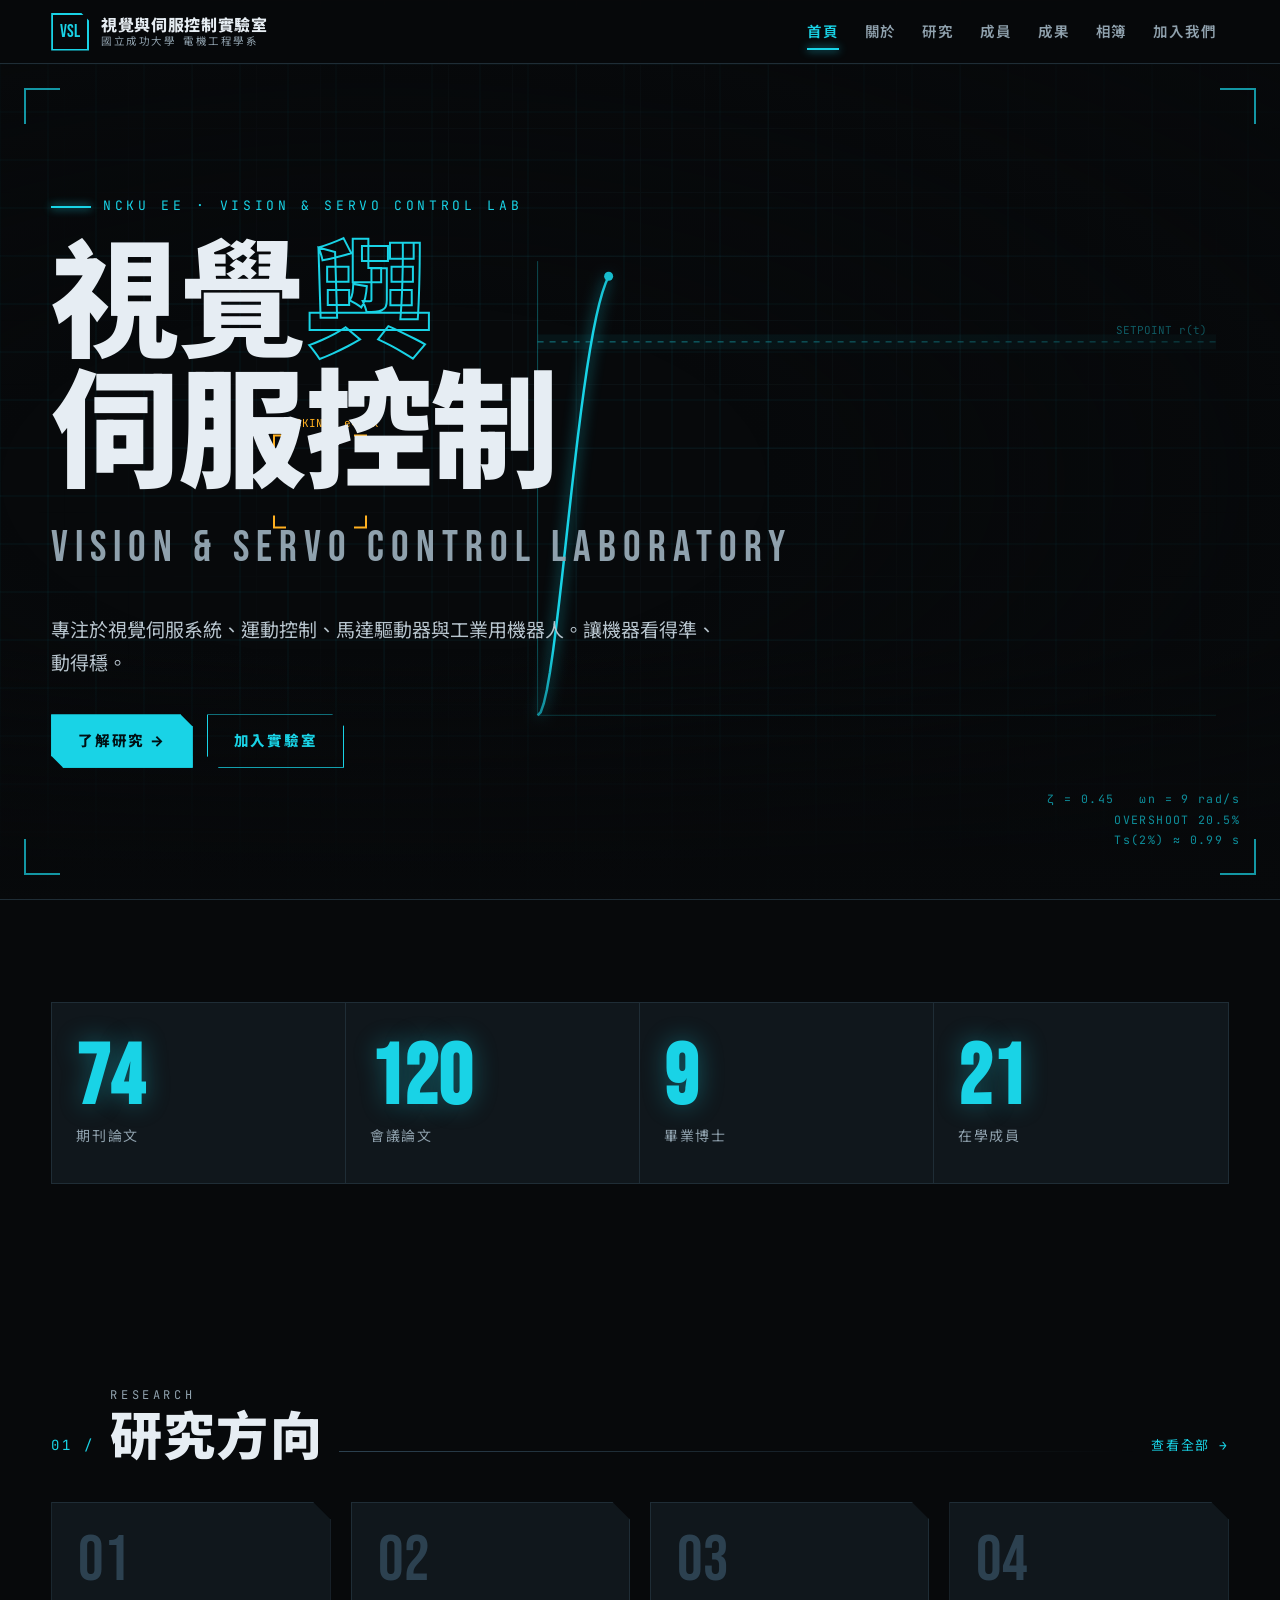
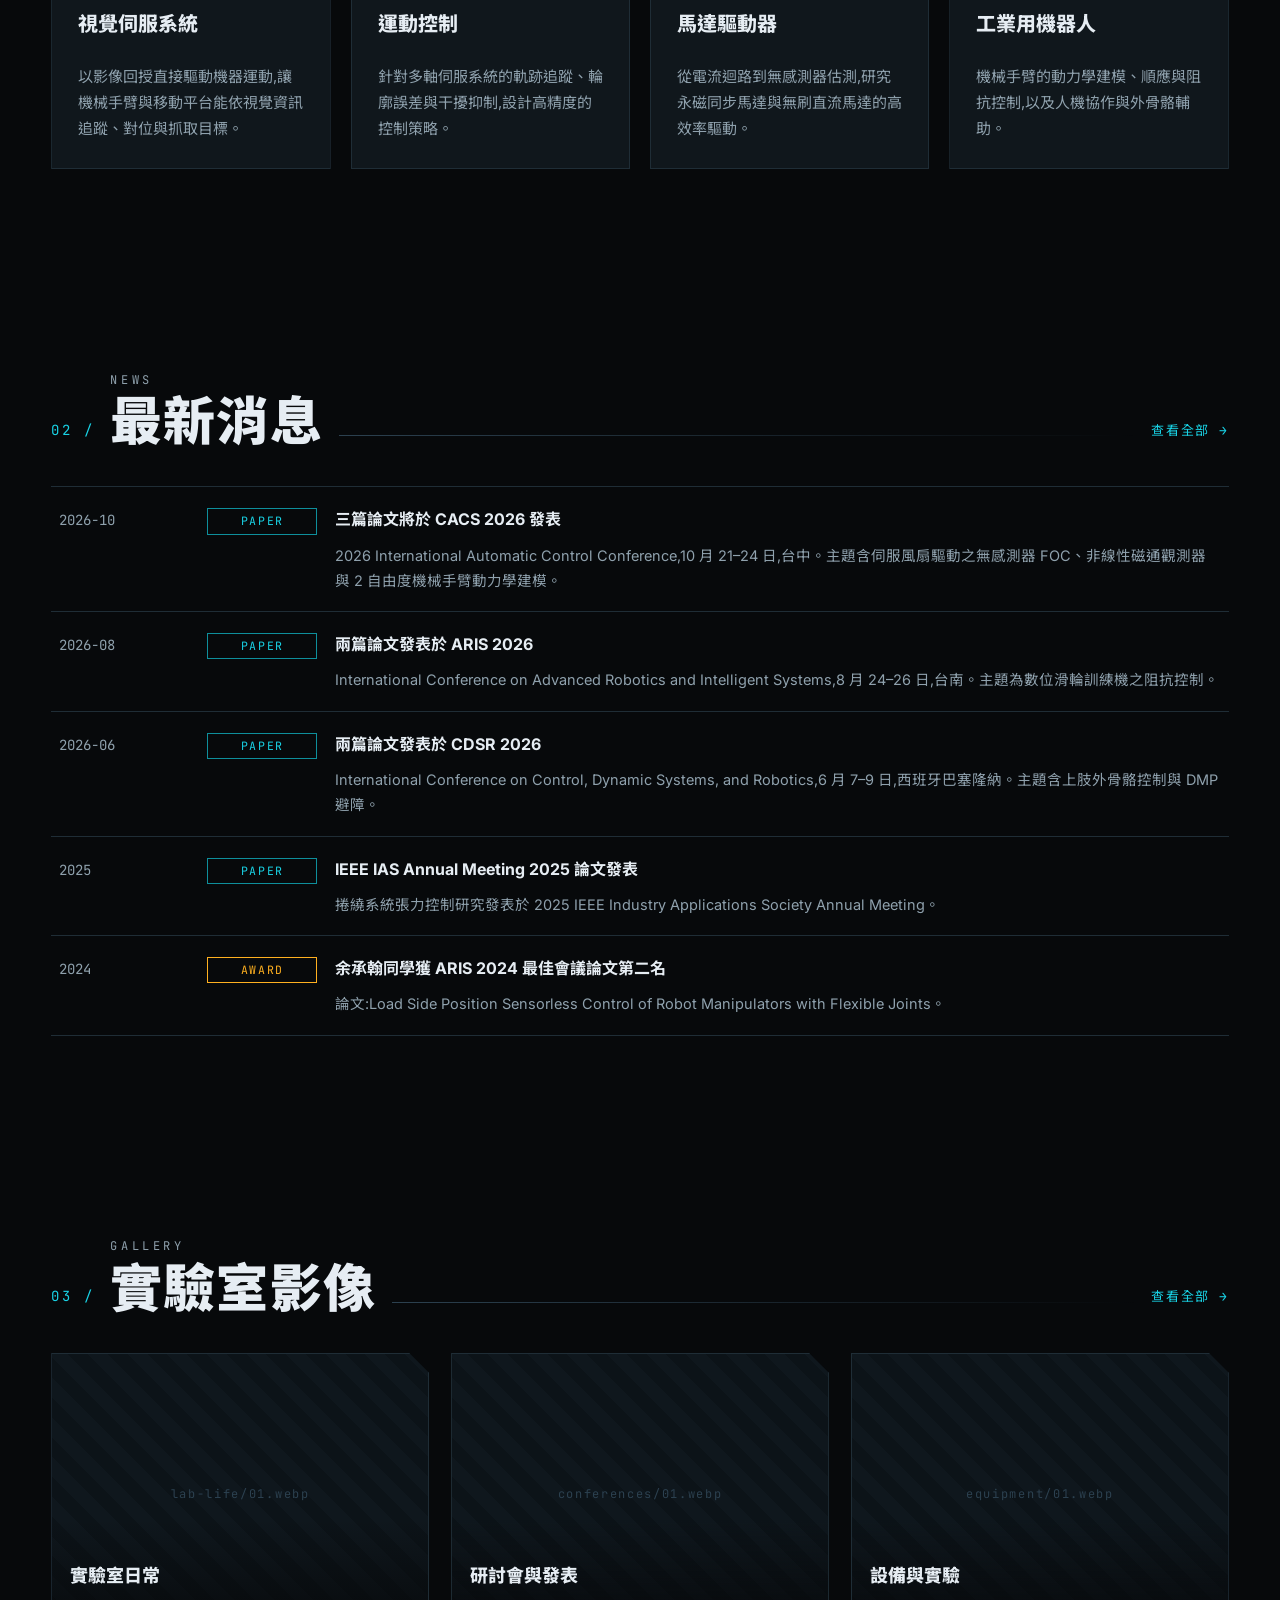
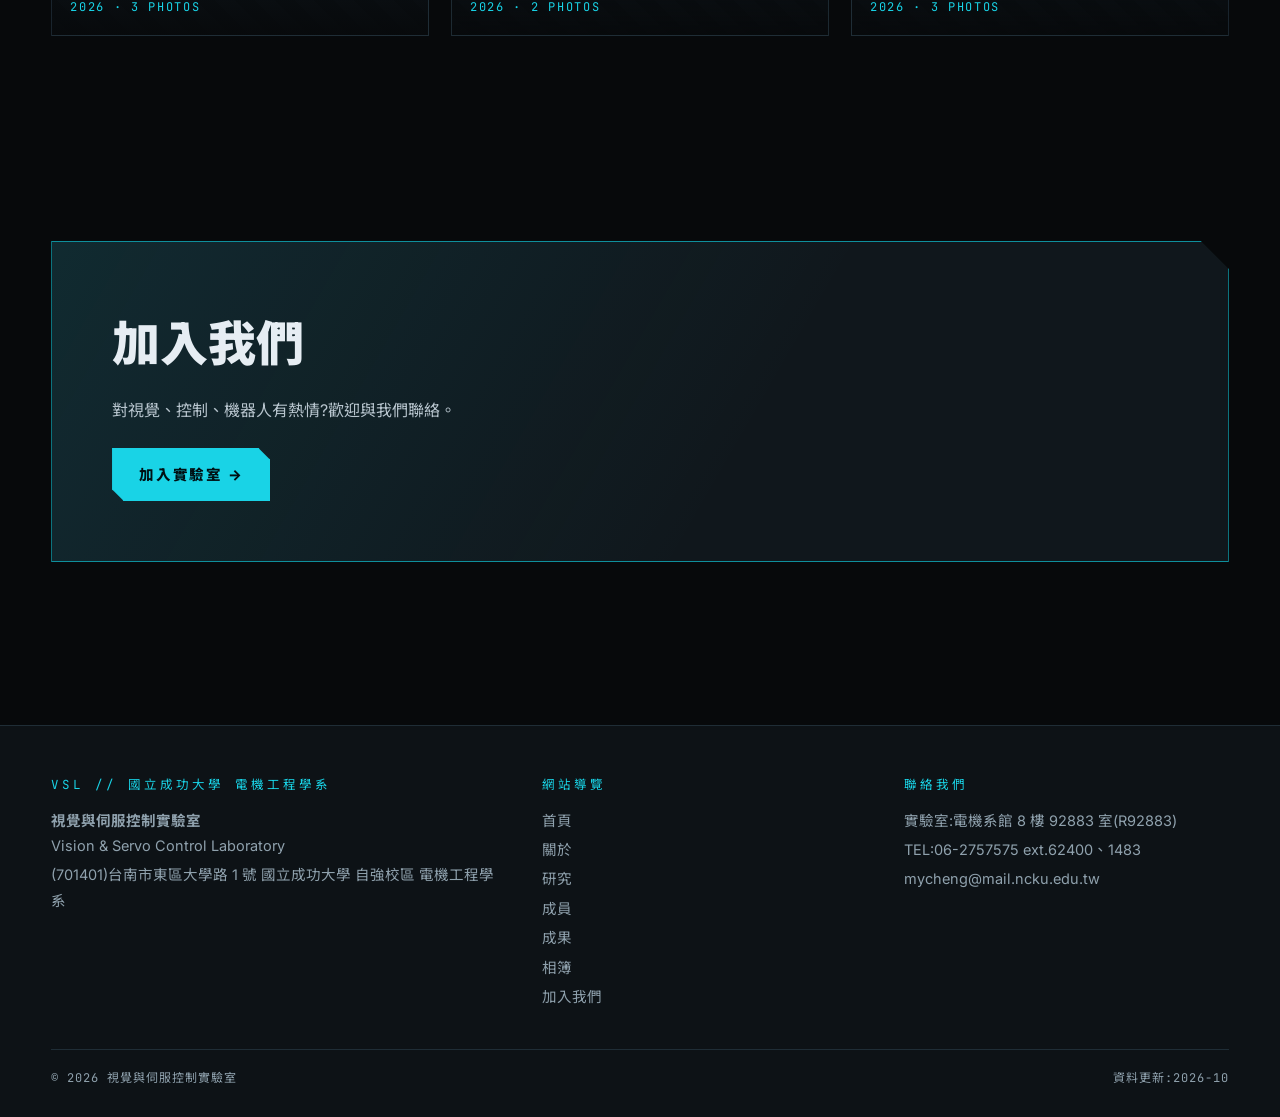
==== index.html @ a67906b8 "Add files via upload" ====
<!doctype html>
<html lang="zh-Hant-TW">
<head>
<meta charset="utf-8">
<meta name="viewport" content="width=device-width, initial-scale=1">
<title>視覺與伺服控制實驗室 | 國立成功大學 電機工程學系</title>
<meta name="description" content="國立成功大學電機工程學系視覺與伺服控制實驗室:視覺伺服、運動控制、馬達驅動器與工業用機器人研究。">
<meta name="theme-color" content="#07090b">
<link rel="icon" href="assets/img/favicon.png">
<link rel="preconnect" href="https://fonts.googleapis.com">
<link rel="preconnect" href="https://fonts.gstatic.com" crossorigin>
<link href="https://fonts.googleapis.com/css2?family=Bebas+Neue&family=Inter:wght@400;600;800&family=JetBrains+Mono:wght@400;600&family=Noto+Sans+TC:wght@400;500;700;900&display=swap" rel="stylesheet">
<link rel="stylesheet" href="assets/css/style.css">
</head>
<body data-page="home">
<main id="main"><noscript><p style="padding:80px 24px;text-align:center">請啟用 JavaScript 以瀏覽本網站。</p></noscript></main>
<script src="data/site.js"></script>
<script src="data/i18n.js"></script>
<script src="data/research.js"></script>
<script src="data/members.js"></script>
<script src="data/publications.js"></script>
<script src="data/news.js"></script>
<script src="data/gallery.js"></script>
<script src="assets/js/layout.js"></script>
<script src="assets/js/main.js"></script>
</body>
</html>
---- assets/css/style.css ----
/* ============================================================
   視覺與伺服控制實驗室 — 共用樣式
   主題:碳黑底 + 冷青色(--accent)。要換主色只改下面變數。
   ============================================================ */
:root {
  --bg: #07090b;
  --bg-2: #0d1216;
  --panel: #10171c;
  --line: #1f2d36;
  --line-2: #2c4150;
  --accent: #19d3e6;
  --accent-dim: #0e8f9c;
  --accent-glow: rgba(25, 211, 230, .35);
  --text: #e6edf3;
  --muted: #8fa1ad;
  --warn: #ffb020;
  --maxw: 1200px;
  --head-h: 64px;
  --font-display: "Bebas Neue", "Noto Sans TC", sans-serif;
  --font-body: "Inter", "Noto Sans TC", system-ui, sans-serif;
  --font-mono: "JetBrains Mono", "Consolas", "Noto Sans TC", monospace;
}

*, *::before, *::after { box-sizing: border-box; }
html { scroll-behavior: smooth; scroll-padding-top: calc(var(--head-h) + 12px); }
body {
  margin: 0; background: var(--bg); color: var(--text);
  font-family: var(--font-body); line-height: 1.75; font-size: 16px;
  -webkit-font-smoothing: antialiased; overflow-x: hidden;
}
body::before { /* 細網格底紋 */
  content: ""; position: fixed; inset: 0; z-index: -1; pointer-events: none;
  background-image:
    linear-gradient(var(--line) 1px, transparent 1px),
    linear-gradient(90deg, var(--line) 1px, transparent 1px);
  background-size: 64px 64px; opacity: .22;
  mask-image: radial-gradient(ellipse at 50% 20%, #000 20%, transparent 75%);
}
img { max-width: 100%; display: block; }
a { color: var(--accent); text-decoration: none; }
a:hover { text-decoration: underline; }
::selection { background: var(--accent); color: #001014; }
.wrap { width: min(var(--maxw), 92vw); margin-inline: auto; }
.mono { font-family: var(--font-mono); }
.sr-only { position: absolute; width: 1px; height: 1px; overflow: hidden; clip: rect(0 0 0 0); }

/* ---------- 載入掃描 ---------- */
.boot { position: fixed; inset: 0; z-index: 9999; background: var(--bg); display: grid; place-items: center; transition: opacity .5s .2s, visibility 0s .7s; }
.boot.done { opacity: 0; visibility: hidden; }
.boot__inner { font-family: var(--font-mono); color: var(--accent); font-size: 14px; letter-spacing: .2em; text-align: center; }
.boot__bar { width: min(320px, 70vw); height: 2px; background: var(--line); margin: 14px auto 0; overflow: hidden; }
.boot__bar i { display: block; height: 100%; width: 0; background: var(--accent); box-shadow: 0 0 12px var(--accent); animation: bootbar .7s ease-out forwards; }
@keyframes bootbar { to { width: 100%; } }
.scanline { position: fixed; left: 0; right: 0; top: 0; height: 2px; z-index: 9998; background: var(--accent); box-shadow: 0 0 18px 4px var(--accent-glow); animation: scan 1.1s ease-in forwards; pointer-events: none; }
@keyframes scan { from { transform: translateY(0); opacity: 1; } to { transform: translateY(100vh); opacity: 0; } }

/* ---------- 導覽列 ---------- */
.site-head { position: sticky; top: 0; z-index: 100; height: var(--head-h); background: rgba(7, 9, 11, .88); backdrop-filter: blur(10px); border-bottom: 1px solid var(--line); }
.site-head .wrap { height: 100%; display: flex; align-items: center; justify-content: space-between; gap: 16px; }
.brand { display: flex; align-items: center; gap: 12px; color: var(--text); text-decoration: none !important; min-width: 0; }
.brand__logo { width: 38px; height: 38px; flex: none; object-fit: contain; }
.brand__logo-fallback { width: 38px; height: 38px; flex: none; border: 2px solid var(--accent); display: grid; place-items: center; font-family: var(--font-display); color: var(--accent); font-size: 18px; clip-path: polygon(0 0, 78% 0, 100% 22%, 100% 100%, 0 100%); }
.brand__text { display: flex; flex-direction: column; line-height: 1.15; min-width: 0; }
.brand__name { font-weight: 800; font-size: 16px; letter-spacing: .04em; white-space: nowrap; }
.brand__sub { font-family: var(--font-mono); font-size: 10.5px; color: var(--muted); letter-spacing: .14em; white-space: nowrap; }
.nav { display: flex; align-items: center; gap: 2px; }
.nav a { color: var(--muted); font-size: 14.5px; font-weight: 600; padding: 8px 12px; position: relative; letter-spacing: .06em; }
.nav a:hover { color: var(--text); text-decoration: none; }
.nav a.active { color: var(--accent); }
.nav a.active::after { content: ""; position: absolute; left: 12px; right: 12px; bottom: 2px; height: 2px; background: var(--accent); box-shadow: 0 0 8px var(--accent); }
.lang-btn { margin-left: 8px; background: none; color: var(--muted); border: 1px solid var(--line-2); font-family: var(--font-mono); font-size: 12px; padding: 5px 10px; cursor: pointer; }
.lang-btn:hover { color: var(--accent); border-color: var(--accent); }
.burger { display: none; background: none; border: 1px solid var(--line-2); color: var(--text); width: 42px; height: 38px; cursor: pointer; font-size: 18px; }

/* ---------- 版面區塊 ---------- */
section.block { padding: clamp(56px, 8vw, 104px) 0; position: relative; }
.sec-head { display: flex; align-items: flex-end; gap: 16px; margin-bottom: 36px; flex-wrap: wrap; }
.sec-idx { font-family: var(--font-mono); color: var(--accent); font-size: 14px; letter-spacing: .2em; padding-bottom: 8px; }
.sec-title { font-size: clamp(30px, 5vw, 52px); font-weight: 900; line-height: 1.1; margin: 0; letter-spacing: .02em; }
.sec-title small { display: block; font-family: var(--font-mono); font-size: 12px; font-weight: 400; color: var(--muted); letter-spacing: .3em; margin-bottom: 6px; text-transform: uppercase; }
.sec-line { flex: 1; min-width: 40px; height: 1px; background: linear-gradient(90deg, var(--line-2), transparent); margin-bottom: 14px; }
.sec-more { font-family: var(--font-mono); font-size: 13px; letter-spacing: .12em; margin-bottom: 8px; }

.page-hero { padding: clamp(56px, 9vw, 110px) 0 28px; border-bottom: 1px solid var(--line); position: relative; }
.page-hero h1 { font-size: clamp(38px, 7vw, 76px); font-weight: 900; margin: 6px 0 8px; line-height: 1.08; letter-spacing: .02em; }
.page-hero p { color: var(--muted); max-width: 62ch; margin: 0; }
.crumb { font-family: var(--font-mono); font-size: 12px; letter-spacing: .22em; color: var(--accent); text-transform: uppercase; }

/* ---------- 切角卡片 ---------- */
.card {
  background: var(--panel); border: 1px solid var(--line); position: relative; padding: 26px;
  clip-path: polygon(0 0, calc(100% - 18px) 0, 100% 18px, 100% 100%, 0 100%);
  transition: border-color .25s, transform .25s, background .25s;
}
.card::before { content: ""; position: absolute; left: 0; top: 0; width: 3px; height: 0; background: var(--accent); box-shadow: 0 0 12px var(--accent); transition: height .3s; }
.card:hover { border-color: var(--line-2); background: #12202a; transform: translateY(-3px); }
.card:hover::before { height: 100%; }
.card h3 { margin: 0 0 8px; font-size: 20px; font-weight: 800; }
.card p { margin: 0; color: var(--muted); font-size: 15px; }
.card .tag { font-family: var(--font-mono); color: var(--accent); font-size: 12px; letter-spacing: .2em; margin-bottom: 14px; display: block; }
.grid { display: grid; gap: 20px; }
.grid.c2 { grid-template-columns: repeat(2, 1fr); }
.grid.c3 { grid-template-columns: repeat(3, 1fr); }
.grid.c4 { grid-template-columns: repeat(4, 1fr); }

/* ---------- 按鈕 ---------- */
.btn { display: inline-flex; align-items: center; gap: 10px; padding: 13px 26px; font-weight: 800; letter-spacing: .12em; font-size: 14.5px; border: 1px solid var(--accent); color: var(--accent); background: transparent; cursor: pointer; clip-path: polygon(0 0, calc(100% - 12px) 0, 100% 12px, 100% 100%, 12px 100%, 0 calc(100% - 12px)); position: relative; overflow: hidden; transition: color .25s; font-family: inherit; }
.btn::before { content: ""; position: absolute; inset: 0; background: var(--accent); transform: translateX(-101%); transition: transform .3s; z-index: -1; }
.btn:hover { color: #001014; text-decoration: none; }
.btn:hover::before { transform: translateX(0); }
.btn.solid { background: var(--accent); color: #001014; }
.btn.solid:hover { color: var(--accent); background: transparent; }
.btn.solid::before { display: none; }

/* ---------- 首頁 Hero ---------- */
.hero { position: relative; min-height: calc(100vh - var(--head-h)); display: flex; align-items: center; border-bottom: 1px solid var(--line); overflow: hidden; }
.hero canvas { position: absolute; inset: 0; width: 100%; height: 100%; }
.hero::after { content: ""; position: absolute; inset: 0; pointer-events: none; background: radial-gradient(ellipse at 30% 50%, transparent 30%, rgba(7, 9, 11, .85) 100%), linear-gradient(180deg, transparent 70%, var(--bg)); }
.hero__inner { position: relative; z-index: 2; padding: 60px 0; }
.hero__kicker { font-family: var(--font-mono); color: var(--accent); letter-spacing: .28em; font-size: 13px; margin-bottom: 18px; display: flex; gap: 12px; align-items: center; }
.hero__kicker::before { content: ""; width: 40px; height: 2px; background: var(--accent); box-shadow: 0 0 8px var(--accent); }
.hero__title { font-size: clamp(44px, 10vw, 128px); line-height: 1.02; font-weight: 900; margin: 0; letter-spacing: -.01em; }
.hero__title .out { color: transparent; -webkit-text-stroke: 2px var(--accent); }
.hero__en { font-family: var(--font-display); font-size: clamp(22px, 4vw, 44px); letter-spacing: .16em; color: var(--muted); margin: 12px 0 28px; }
.hero__lead { max-width: 56ch; color: #b8c5ce; font-size: clamp(16px, 1.6vw, 19px); margin: 0 0 34px; }
.hero__cta { display: flex; gap: 14px; flex-wrap: wrap; }
.hud { position: absolute; width: 36px; height: 36px; border: 2px solid var(--accent); z-index: 3; opacity: .7; }
.hud.tl { top: 24px; left: 24px; border-right: 0; border-bottom: 0; }
.hud.tr { top: 24px; right: 24px; border-left: 0; border-bottom: 0; }
.hud.bl { bottom: 24px; left: 24px; border-right: 0; border-top: 0; }
.hud.br { bottom: 24px; right: 24px; border-left: 0; border-top: 0; }
.hero__readout { position: absolute; right: 40px; bottom: 48px; z-index: 3; font-family: var(--font-mono); font-size: 11.5px; color: var(--accent-dim); letter-spacing: .12em; text-align: right; line-height: 1.8; }

/* ---------- 數據牆 ---------- */
.stats { display: grid; grid-template-columns: repeat(4, 1fr); border: 1px solid var(--line); background: var(--panel); }
.stat { padding: 34px 24px; border-right: 1px solid var(--line); }
.stat:last-child { border-right: 0; }
.stat b { display: block; font-family: var(--font-display); font-size: clamp(48px, 7vw, 84px); line-height: 1; color: var(--accent); text-shadow: 0 0 24px var(--accent-glow); }
.stat span { font-size: 14px; color: var(--muted); letter-spacing: .12em; }

/* ---------- 研究方向 ---------- */
.res-card { display: flex; flex-direction: column; gap: 14px; min-height: 260px; }
.res-card .num { font-family: var(--font-display); font-size: 64px; line-height: 1; color: var(--line-2); transition: color .3s; }
.res-card:hover .num { color: var(--accent); }
.res-card ul { margin: 6px 0 0; padding-left: 18px; color: var(--muted); font-size: 14.5px; }
.res-card ul li::marker { color: var(--accent); }
.res-detail { display: grid; grid-template-columns: 1fr 1.1fr; gap: 36px; align-items: center; padding: 40px 0; border-bottom: 1px solid var(--line); }
.res-detail:nth-child(even) .res-detail__media { order: 2; }
.res-detail__media { aspect-ratio: 16 / 10; background: var(--panel); border: 1px solid var(--line); position: relative; overflow: hidden; }
.res-detail__media img, .res-detail__media video { width: 100%; height: 100%; object-fit: cover; }
.res-detail h3 { font-size: 30px; margin: 0 0 4px; font-weight: 900; }
.res-detail .en { font-family: var(--font-mono); color: var(--accent); font-size: 12px; letter-spacing: .22em; text-transform: uppercase; }
.res-detail p { color: #b8c5ce; }
.chips { display: flex; flex-wrap: wrap; gap: 8px; margin-top: 14px; }
.chip { font-family: var(--font-mono); font-size: 12px; border: 1px solid var(--line-2); color: var(--muted); padding: 4px 10px; letter-spacing: .06em; }

/* ---------- 新聞 ---------- */
.news-list { display: flex; flex-direction: column; border-top: 1px solid var(--line); }
.news-item { display: grid; grid-template-columns: 130px 110px 1fr; gap: 18px; padding: 18px 8px; border-bottom: 1px solid var(--line); align-items: baseline; transition: background .2s, padding-left .2s; }
.news-item:hover { background: var(--panel); padding-left: 16px; }
.news-date { font-family: var(--font-mono); color: var(--muted); font-size: 14px; }
.badge { font-family: var(--font-mono); font-size: 11.5px; letter-spacing: .14em; border: 1px solid var(--accent-dim); color: var(--accent); padding: 2px 8px; text-align: center; }
.badge.award { border-color: var(--warn); color: var(--warn); }
.news-title { font-weight: 700; }
.news-desc { grid-column: 3; color: var(--muted); font-size: 14.5px; margin-top: -10px; }

/* ---------- 成員 ---------- */
.prof { display: grid; grid-template-columns: 300px 1fr; gap: 40px; align-items: start; }
.prof__photo { aspect-ratio: 3 / 4; background: var(--panel); border: 1px solid var(--line); position: relative; clip-path: polygon(0 0, calc(100% - 24px) 0, 100% 24px, 100% 100%, 0 100%); overflow: hidden; }
.prof__photo img { width: 100%; height: 100%; object-fit: cover; filter: grayscale(.4) contrast(1.05); }
.prof h2 { font-size: clamp(32px, 4.5vw, 48px); margin: 0; font-weight: 900; }
.prof .title { color: var(--accent); font-family: var(--font-mono); letter-spacing: .16em; font-size: 14px; margin: 4px 0 18px; }
.kv { display: grid; grid-template-columns: 90px 1fr; gap: 8px 16px; margin: 18px 0; font-size: 15px; }
.kv dt { color: var(--muted); font-family: var(--font-mono); font-size: 12.5px; letter-spacing: .14em; padding-top: 2px; }
.kv dd { margin: 0; word-break: break-word; }
.timeline { border-left: 1px solid var(--line-2); margin: 0; padding: 0 0 0 22px; list-style: none; }
.timeline li { position: relative; padding: 6px 0 14px; }
.timeline li::before { content: ""; position: absolute; left: -28px; top: 14px; width: 11px; height: 11px; background: var(--bg); border: 2px solid var(--accent); }
.timeline .yr { font-family: var(--font-mono); color: var(--accent); font-size: 13px; letter-spacing: .08em; display: block; }
.sub-title { font-family: var(--font-mono); letter-spacing: .24em; color: var(--accent); font-size: 13px; margin: 44px 0 18px; display: flex; align-items: center; gap: 12px; }
.sub-title::after { content: ""; flex: 1; height: 1px; background: var(--line); }
.mem-grid { display: grid; grid-template-columns: repeat(auto-fill, minmax(180px, 1fr)); gap: 18px; }
.mem { background: var(--panel); border: 1px solid var(--line); clip-path: polygon(0 0, calc(100% - 14px) 0, 100% 14px, 100% 100%, 0 100%); transition: border-color .25s; }
.mem:hover { border-color: var(--accent); }
.mem__ph { aspect-ratio: 1; background: linear-gradient(135deg, #14212a, #0b1217); display: grid; place-items: center; font-family: var(--font-display); font-size: 54px; color: var(--line-2); overflow: hidden; }
.mem__ph img { width: 100%; height: 100%; object-fit: cover; filter: grayscale(1) contrast(1.1); transition: filter .35s, transform .35s; }
.mem:hover .mem__ph img { filter: grayscale(0); transform: scale(1.05); }
.mem__body { padding: 12px 14px 14px; }
.mem__name { font-weight: 800; }
.mem__meta { font-size: 12.5px; color: var(--muted); font-family: var(--font-mono); }
.alumni-row { display: grid; grid-template-columns: 90px 1fr; gap: 14px; padding: 12px 0; border-bottom: 1px solid var(--line); }
.alumni-row .y { font-family: var(--font-mono); color: var(--accent); }
.alumni-row .n { color: #c5d1d9; font-size: 15px; }
.alumni-row .n span { display: inline-block; margin-right: 18px; white-space: nowrap; }

/* ---------- 論文列表 ---------- */
.toolbar { display: flex; flex-wrap: wrap; gap: 10px; margin-bottom: 24px; align-items: center; }
.filter { background: none; border: 1px solid var(--line-2); color: var(--muted); padding: 7px 16px; font-family: var(--font-mono); font-size: 13px; letter-spacing: .08em; cursor: pointer; transition: all .2s; }
.filter:hover { color: var(--text); border-color: var(--text); }
.filter.on { background: var(--accent); border-color: var(--accent); color: #001014; font-weight: 700; }
.search { margin-left: auto; background: var(--panel); border: 1px solid var(--line-2); color: var(--text); padding: 8px 14px; font-size: 14px; min-width: 220px; font-family: inherit; }
.search:focus { outline: none; border-color: var(--accent); }
.year-h { font-family: var(--font-display); font-size: 44px; color: var(--line-2); margin: 36px 0 6px; letter-spacing: .06em; }
.pub { display: grid; grid-template-columns: 64px 1fr; gap: 14px; padding: 14px 0; border-bottom: 1px solid var(--line); }
.pub .t { font-family: var(--font-mono); font-size: 11.5px; letter-spacing: .12em; color: var(--accent); border: 1px solid var(--accent-dim); padding: 1px 0; text-align: center; height: fit-content; margin-top: 4px; }
.pub .t.conf { color: var(--muted); border-color: var(--line-2); }
.pub p { margin: 0; font-size: 15px; color: #c5d1d9; }
.pub .awardline { color: var(--warn); font-size: 13px; font-family: var(--font-mono); margin-top: 2px; display: block; }
.empty { color: var(--muted); padding: 30px 0; font-family: var(--font-mono); }

/* ---------- 計畫 / 榮譽清單 ---------- */
.lines { list-style: none; margin: 0; padding: 0; border-top: 1px solid var(--line); }
.lines li { padding: 14px 8px; border-bottom: 1px solid var(--line); display: grid; grid-template-columns: 170px 1fr; gap: 16px; color: #c5d1d9; font-size: 15px; }
.lines li .d { font-family: var(--font-mono); color: var(--accent); font-size: 13px; letter-spacing: .06em; }
.lines li .s { display: block; color: var(--muted); font-size: 13px; font-family: var(--font-mono); margin-top: 2px; }

/* ---------- 相簿 ---------- */
.album-grid { display: grid; grid-template-columns: repeat(auto-fill, minmax(290px, 1fr)); gap: 22px; }
.album { position: relative; display: block; aspect-ratio: 4 / 3; background: var(--panel); border: 1px solid var(--line); overflow: hidden; color: var(--text); clip-path: polygon(0 0, calc(100% - 20px) 0, 100% 20px, 100% 100%, 0 100%); }
.album:hover { text-decoration: none; border-color: var(--accent); }
.album img { width: 100%; height: 100%; object-fit: cover; filter: grayscale(1) brightness(.75); transition: filter .5s, transform .6s; }
.album:hover img { filter: grayscale(0) brightness(.9); transform: scale(1.06); }
.album__cap { position: absolute; inset: auto 0 0 0; padding: 40px 18px 16px; background: linear-gradient(transparent, rgba(7, 9, 11, .95)); }
.album__cap b { display: block; font-size: 18px; font-weight: 800; }
.album__cap span { font-family: var(--font-mono); font-size: 12px; color: var(--accent); letter-spacing: .14em; }
.ph { width: 100%; height: 100%; display: grid; place-items: center; background: repeating-linear-gradient(45deg, #0f171d, #0f171d 14px, #0c1318 14px, #0c1318 28px); color: var(--line-2); font-family: var(--font-mono); font-size: 12px; letter-spacing: .14em; text-align: center; padding: 10px; }
.masonry { columns: 3 280px; column-gap: 16px; }
.shot { break-inside: avoid; margin: 0 0 16px; position: relative; cursor: zoom-in; border: 1px solid var(--line); background: var(--panel); overflow: hidden; }
.shot img { width: 100%; height: auto; min-height: 120px; transition: transform .5s, filter .4s; filter: grayscale(.5); }
.shot:hover img { transform: scale(1.04); filter: none; }
.shot::after { content: ""; position: absolute; inset: 0; border: 2px solid transparent; transition: border-color .25s; pointer-events: none; }
.shot:hover::after { border-color: var(--accent); }
.shot figcaption { position: absolute; inset: auto 0 0 0; padding: 22px 12px 10px; font-size: 13px; background: linear-gradient(transparent, rgba(7, 9, 11, .9)); opacity: 0; transition: opacity .25s; }
.shot:hover figcaption { opacity: 1; }
.back { font-family: var(--font-mono); letter-spacing: .12em; font-size: 13px; display: inline-block; margin-bottom: 18px; }

.lightbox { position: fixed; inset: 0; z-index: 500; background: rgba(3, 5, 6, .96); display: none; align-items: center; justify-content: center; flex-direction: column; padding: 24px; }
.lightbox.open { display: flex; }
.lightbox img { max-width: min(94vw, 1400px); max-height: 80vh; object-fit: contain; border: 1px solid var(--line-2); }
.lightbox__cap { margin-top: 14px; font-family: var(--font-mono); font-size: 13px; color: var(--muted); text-align: center; letter-spacing: .06em; }
.lightbox button { position: absolute; background: none; border: 1px solid var(--line-2); color: var(--text); width: 48px; height: 48px; font-size: 22px; cursor: pointer; }
.lightbox button:hover { border-color: var(--accent); color: var(--accent); }
.lb-close { top: 20px; right: 20px; }
.lb-prev { left: 20px; top: 50%; transform: translateY(-50%); }
.lb-next { right: 20px; top: 50%; transform: translateY(-50%); }

/* ---------- 加入我們 / 聯絡 ---------- */
.cta-band { border: 1px solid var(--accent-dim); background: linear-gradient(120deg, rgba(25, 211, 230, .1), transparent 60%), var(--panel); padding: clamp(30px, 5vw, 60px); position: relative; clip-path: polygon(0 0, calc(100% - 28px) 0, 100% 28px, 100% 100%, 0 100%); }
.cta-band h2 { font-size: clamp(28px, 4.5vw, 48px); margin: 0 0 10px; font-weight: 900; }
.cta-band p { color: #b8c5ce; max-width: 60ch; margin: 0 0 24px; }
.steps { counter-reset: s; list-style: none; padding: 0; margin: 0; display: grid; gap: 14px; }
.steps li { counter-increment: s; padding-left: 58px; position: relative; }
.steps li::before { content: counter(s, decimal-leading-zero); position: absolute; left: 0; top: -4px; font-family: var(--font-display); font-size: 36px; color: var(--accent); }
.map-frame { width: 100%; aspect-ratio: 16 / 10; border: 1px solid var(--line-2); background: var(--panel); filter: grayscale(.8) invert(.9) hue-rotate(160deg) contrast(.9); }

/* ---------- 頁尾 ---------- */
.site-foot { border-top: 1px solid var(--line); margin-top: 60px; padding: 48px 0 28px; background: var(--bg-2); }
.foot-grid { display: grid; grid-template-columns: 1.4fr 1fr 1fr; gap: 36px; }
.foot-grid h4 { margin: 0 0 12px; font-family: var(--font-mono); font-size: 12.5px; letter-spacing: .24em; color: var(--accent); font-weight: 400; }
.foot-grid p, .foot-grid li { color: var(--muted); font-size: 14.5px; margin: 0 0 4px; }
.foot-grid ul { list-style: none; margin: 0; padding: 0; }
.foot-grid a { color: var(--muted); }
.foot-grid a:hover { color: var(--accent); }
.copy { margin-top: 36px; padding-top: 18px; border-top: 1px solid var(--line); font-family: var(--font-mono); font-size: 12px; color: var(--muted); display: flex; justify-content: space-between; flex-wrap: wrap; gap: 10px; letter-spacing: .08em; }

/* ---------- 捲動顯現 ---------- */
.rv { opacity: 0; transform: translateY(24px); transition: opacity .7s ease, transform .7s ease; }
.rv.in { opacity: 1; transform: none; }
@media (prefers-reduced-motion: reduce) {
  .rv { opacity: 1; transform: none; transition: none; }
  .scanline, .boot__bar i { animation: none; }
  html { scroll-behavior: auto; }
}

/* ---------- RWD ---------- */
@media (max-width: 960px) {
  .grid.c3, .grid.c4 { grid-template-columns: repeat(2, 1fr); }
  .stats { grid-template-columns: repeat(2, 1fr); }
  .stat:nth-child(2) { border-right: 0; }
  .stat:nth-child(-n+2) { border-bottom: 1px solid var(--line); }
  .res-detail { grid-template-columns: 1fr; }
  .res-detail:nth-child(even) .res-detail__media { order: 0; }
  .prof { grid-template-columns: 1fr; }
  .prof__photo { max-width: 280px; }
  .foot-grid { grid-template-columns: 1fr; }
  .nav { position: fixed; top: var(--head-h); left: 0; right: 0; background: rgba(7, 9, 11, .98); flex-direction: column; align-items: stretch; padding: 10px 4vw 20px; border-bottom: 1px solid var(--line); display: none; }
  .nav.open { display: flex; }
  .nav a { padding: 14px 6px; border-bottom: 1px solid var(--line); }
  .nav a.active::after { display: none; }
  .burger { display: block; }
  .lang-btn { margin: 12px 0 0; align-self: flex-start; }
}
@media (max-width: 640px) {
  .grid.c2, .grid.c3, .grid.c4 { grid-template-columns: 1fr; }
  .news-item { grid-template-columns: 1fr; gap: 4px; }
  .news-desc { grid-column: 1; margin-top: 0; }
  .lines li { grid-template-columns: 1fr; gap: 4px; }
  .hero__readout, .hud { display: none; }
  .search { margin-left: 0; width: 100%; }
  .brand__sub { display: none; }
  .pub { grid-template-columns: 1fr; gap: 6px; }
  .pub .t { width: 64px; }
  .alumni-row { grid-template-columns: 1fr; gap: 2px; }
}

/* ---------- 成員個人頁面(懸浮視窗) ---------- */
.mem { cursor: pointer; }
.mem:focus-visible { outline: 2px solid var(--accent); outline-offset: 2px; }
.modal { position: fixed; inset: 0; z-index: 400; background: rgba(3, 5, 6, .86); backdrop-filter: blur(6px); display: none; align-items: center; justify-content: center; padding: 20px; }
.modal.open { display: flex; animation: mfade .2s ease; }
@keyframes mfade { from { opacity: 0; } to { opacity: 1; } }
.modal__box { position: relative; width: min(880px, 100%); max-height: 88vh; overflow-y: auto; background: var(--panel); border: 1px solid var(--line-2); padding: clamp(22px, 4vw, 40px); clip-path: polygon(0 0, calc(100% - 26px) 0, 100% 26px, 100% 100%, 0 100%); animation: mpop .25s ease; }
@keyframes mpop { from { transform: translateY(14px); opacity: 0; } to { transform: none; opacity: 1; } }
.modal__box::before { content: ""; position: absolute; left: 0; top: 0; bottom: 0; width: 3px; background: var(--accent); box-shadow: 0 0 14px var(--accent); }
.modal__close { position: absolute; top: 12px; right: 36px; width: 40px; height: 40px; background: none; border: 1px solid var(--line-2); color: var(--text); font-size: 18px; cursor: pointer; }
.modal__close:hover { border-color: var(--accent); color: var(--accent); }
.pp { display: grid; grid-template-columns: 220px 1fr; gap: 30px; align-items: start; }
.pp__photo { aspect-ratio: 3 / 4; background: linear-gradient(135deg, #14212a, #0b1217); border: 1px solid var(--line); display: grid; place-items: center; overflow: hidden; }
.pp__photo img { width: 100%; height: 100%; object-fit: cover; }
.pp__photo span { font-family: var(--font-display); font-size: 110px; color: var(--line-2); }
.pp h3 { font-size: clamp(28px, 4vw, 40px); margin: 4px 0 6px; font-weight: 900; }
.pp h3 small { font-size: 14px; color: var(--muted); font-weight: 400; letter-spacing: .06em; margin-left: 6px; }
.pp__topic { color: var(--accent); font-weight: 700; margin: 0 0 8px; }
.pp p { color: #c5d1d9; margin: 0 0 10px; }
.pp__pubs { margin: 0; padding-left: 18px; color: #b8c5ce; font-size: 14px; display: grid; gap: 8px; }
@media (max-width: 640px) {
  .pp { grid-template-columns: 1fr; }
  .pp__photo { max-width: 180px; }
  .modal__close { right: 20px; }
}
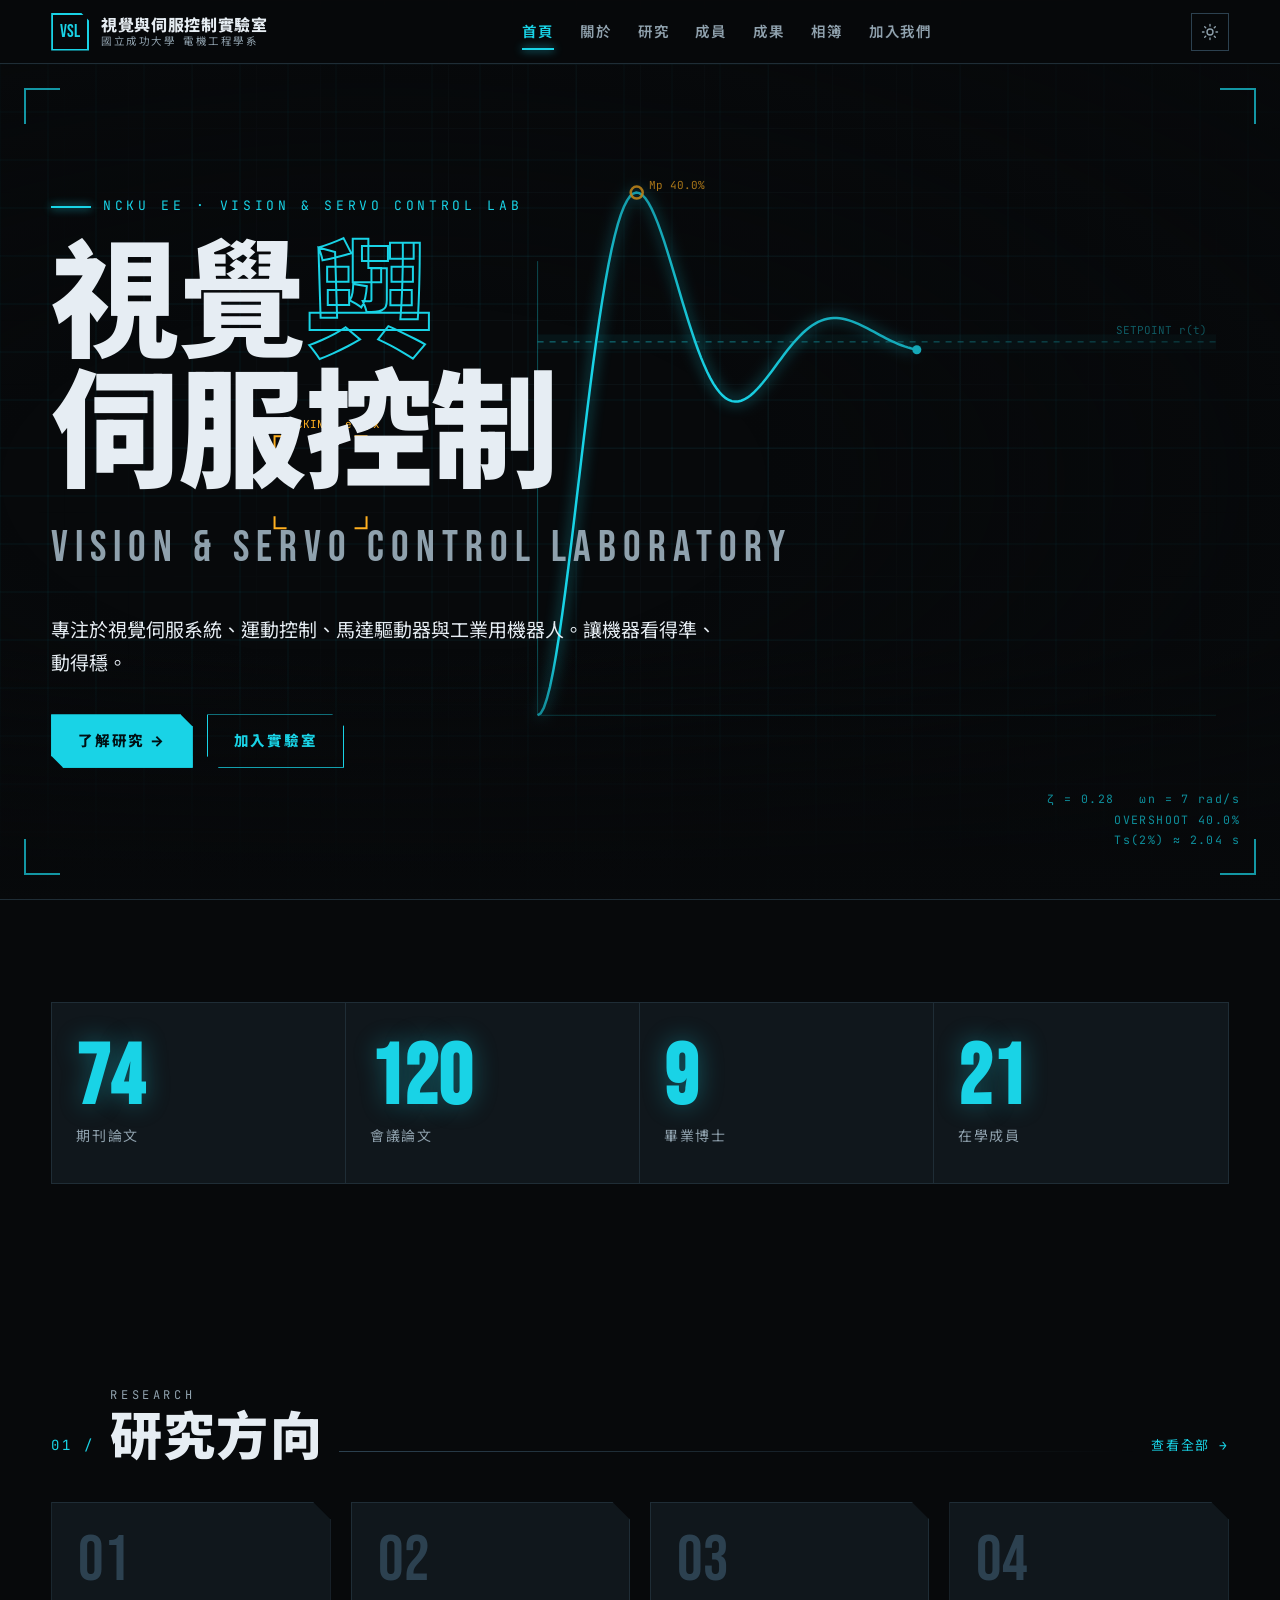
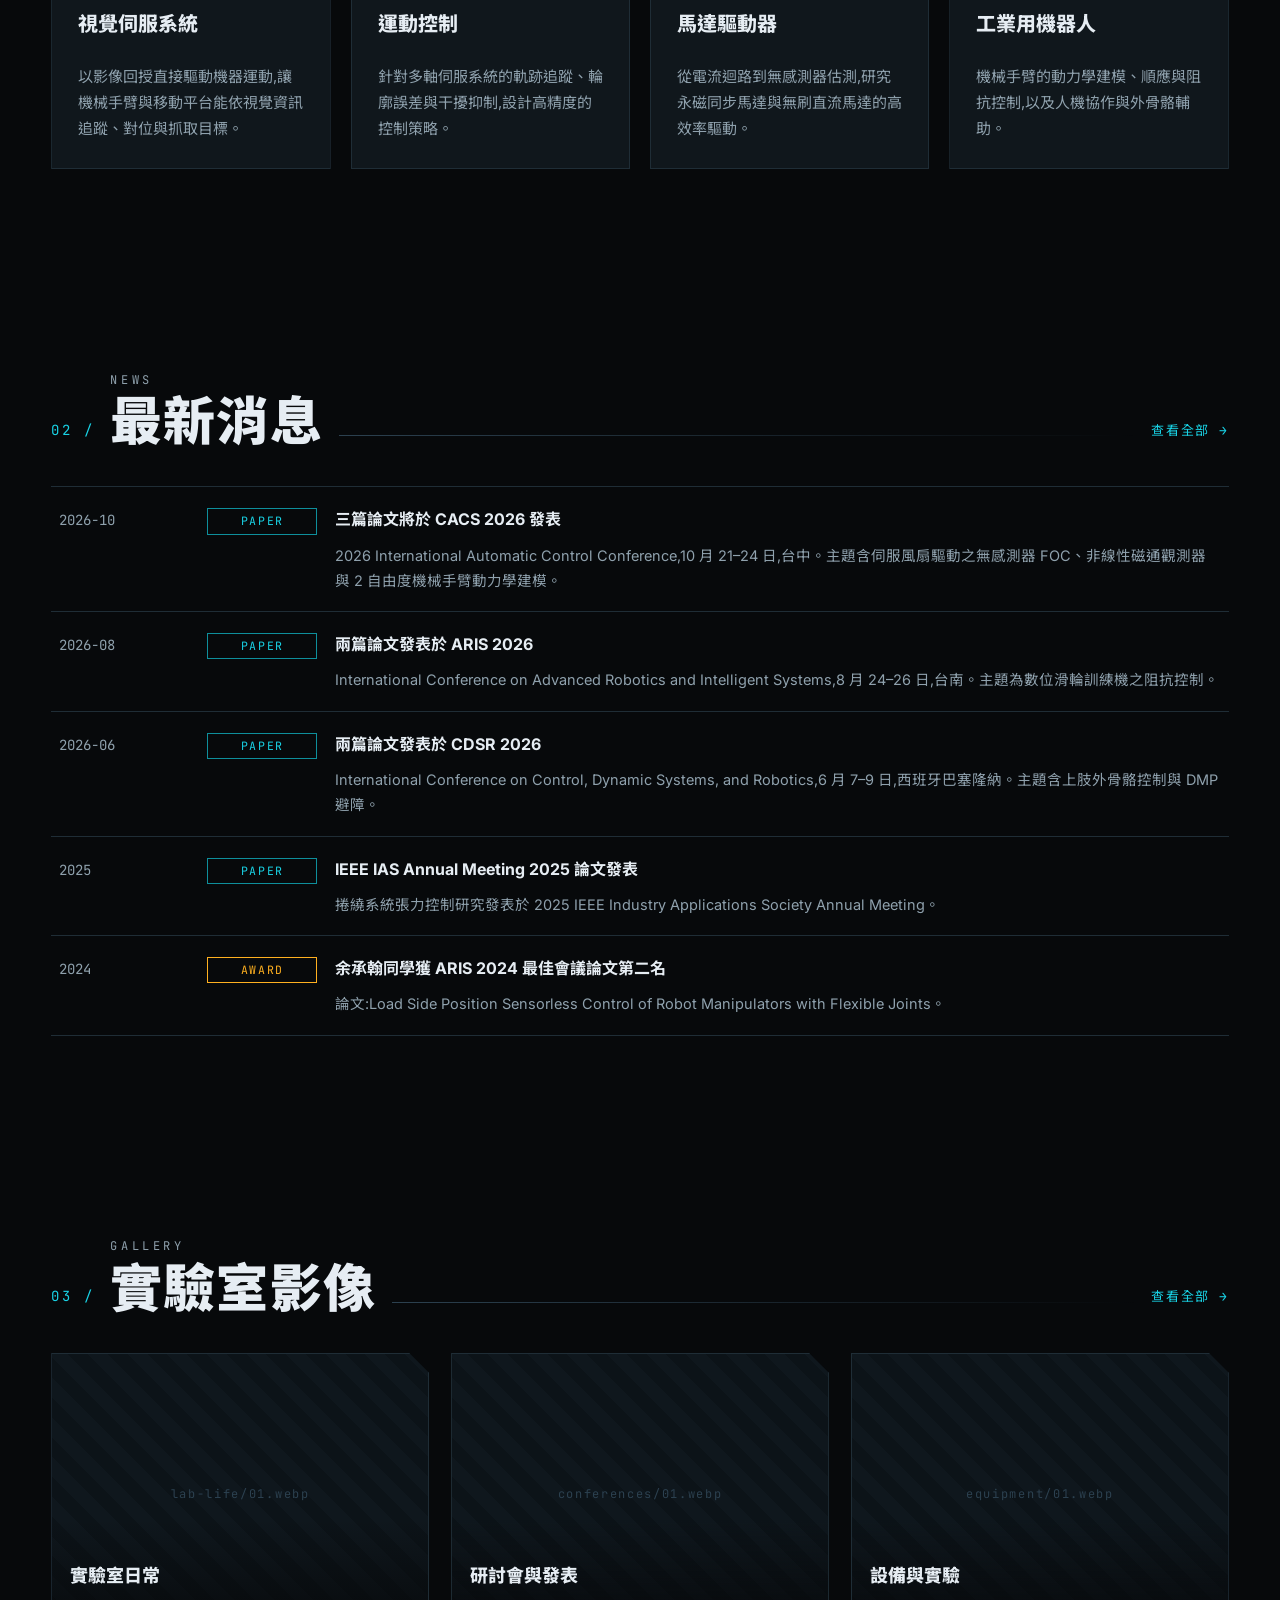
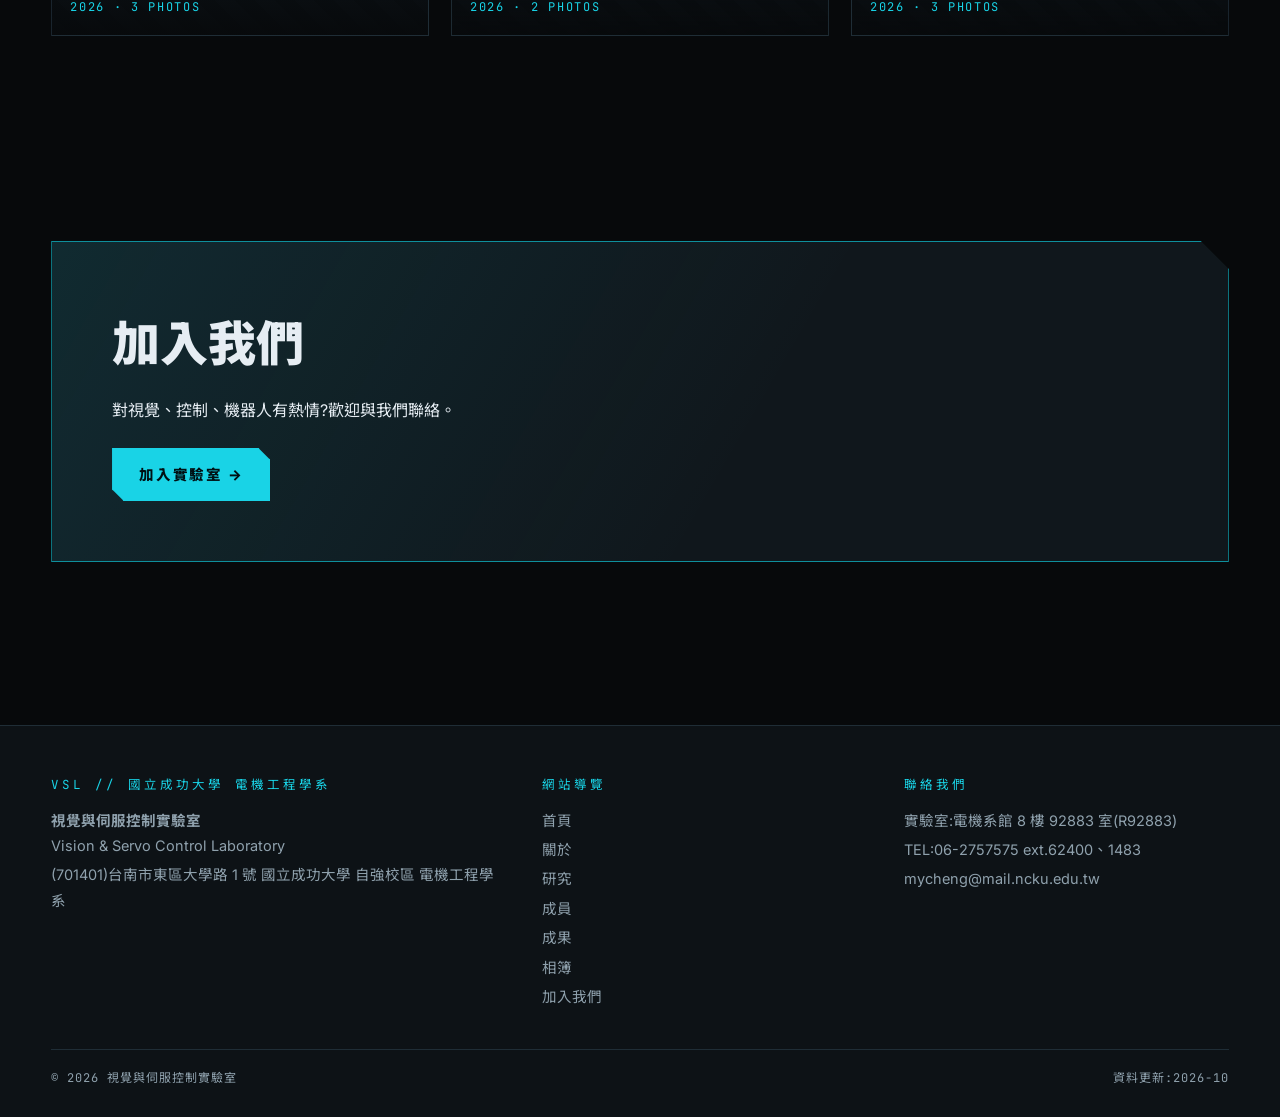
==== commit 3a46eb08: "Add dark/light theme toggle; fix hero animation startup bug - Theme toggle button in the header (sun" ====
--- a/index.html
+++ b/index.html
@@ -6,6 +6,7 @@
 <title>視覺與伺服控制實驗室 | 國立成功大學 電機工程學系</title>
 <meta name="description" content="國立成功大學電機工程學系視覺與伺服控制實驗室:視覺伺服、運動控制、馬達驅動器與工業用機器人研究。">
 <meta name="theme-color" content="#07090b">
+<script>(function(){var t="dark";try{t=localStorage.getItem("theme")||"dark"}catch(e){}if(t!=="light")t="dark";document.documentElement.dataset.theme=t;if(t==="light"){var m=document.querySelector('meta[name="theme-color"]');if(m)m.content="#f3f6f8"}})()</script>
 <link rel="icon" href="assets/img/favicon.png">
 <link rel="preconnect" href="https://fonts.googleapis.com">
 <link rel="preconnect" href="https://fonts.gstatic.com" crossorigin>
--- a/assets/css/style.css
+++ b/assets/css/style.css
@@ -3,6 +3,7 @@
    主題:碳黑底 + 冷青色(--accent)。要換主色只改下面變數。
    ============================================================ */
 :root {
+  color-scheme: dark;
   --bg: #07090b;
   --bg-2: #0d1216;
   --panel: #10171c;
@@ -11,14 +12,62 @@
   --accent: #19d3e6;
   --accent-dim: #0e8f9c;
   --accent-glow: rgba(25, 211, 230, .35);
+  --accent-rgb: 25, 211, 230;
   --text: #e6edf3;
+  --text-2: var(--text-2);
+  --text-3: var(--text-3);
   --muted: #8fa1ad;
   --warn: #ffb020;
+  --warn-rgb: 255, 176, 32;
+  --on-accent: #001014;
+  --head-bg: rgba(7, 9, 11, .88);
+  --nav-bg: rgba(7, 9, 11, .98);
+  --card-hover: #12202a;
+  --hero-vig: rgba(7, 9, 11, .85);
+  --modal-bg: rgba(3, 5, 6, .86);
+  --ph-a: #14212a;
+  --ph-b: #0b1217;
+  --stripe-a: #0f171d;
+  --stripe-b: #0c1318;
+  --grid-op: .22;
+  --map-filter: grayscale(.8) invert(.9) hue-rotate(160deg) contrast(.9);
   --maxw: 1200px;
   --head-h: 64px;
   --font-display: "Bebas Neue", "Noto Sans TC", sans-serif;
   --font-body: "Inter", "Noto Sans TC", system-ui, sans-serif;
   --font-mono: "JetBrains Mono", "Consolas", "Noto Sans TC", monospace;
+}
+
+/* 淺色主題:只覆寫顏色。主色改用較深的青色,確保在白底上的文字對比度 ≥ 4.5:1 */
+:root[data-theme="light"] {
+  color-scheme: light;
+  --bg: #f3f6f8;
+  --bg-2: #e8eef2;
+  --panel: #ffffff;
+  --line: #d3dde4;
+  --line-2: #b4c3ce;
+  --accent: #00798a;
+  --accent-dim: #2f8e9b;
+  --accent-glow: rgba(0, 121, 138, .22);
+  --accent-rgb: 0, 121, 138;
+  --text: #0f1a21;
+  --text-2: #2b3d4a;
+  --text-3: #3b4f5e;
+  --muted: #566b79;
+  --warn: #a85a00;
+  --warn-rgb: 168, 90, 0;
+  --on-accent: #ffffff;
+  --head-bg: rgba(243, 246, 248, .9);
+  --nav-bg: #f3f6f8;
+  --card-hover: #eaf4f7;
+  --hero-vig: rgba(243, 246, 248, .9);
+  --modal-bg: rgba(15, 26, 33, .55);
+  --ph-a: #e3ecf1;
+  --ph-b: #d3dfe6;
+  --stripe-a: #e6edf1;
+  --stripe-b: #dde6ec;
+  --grid-op: .55;
+  --map-filter: none;
 }
 
 *, *::before, *::after { box-sizing: border-box; }
@@ -33,13 +82,13 @@
   background-image:
     linear-gradient(var(--line) 1px, transparent 1px),
     linear-gradient(90deg, var(--line) 1px, transparent 1px);
-  background-size: 64px 64px; opacity: .22;
+  background-size: 64px 64px; opacity: var(--grid-op);
   mask-image: radial-gradient(ellipse at 50% 20%, #000 20%, transparent 75%);
 }
 img { max-width: 100%; display: block; }
 a { color: var(--accent); text-decoration: none; }
 a:hover { text-decoration: underline; }
-::selection { background: var(--accent); color: #001014; }
+::selection { background: var(--accent); color: var(--on-accent); }
 .wrap { width: min(var(--maxw), 92vw); margin-inline: auto; }
 .mono { font-family: var(--font-mono); }
 .sr-only { position: absolute; width: 1px; height: 1px; overflow: hidden; clip: rect(0 0 0 0); }
@@ -55,7 +104,7 @@
 @keyframes scan { from { transform: translateY(0); opacity: 1; } to { transform: translateY(100vh); opacity: 0; } }
 
 /* ---------- 導覽列 ---------- */
-.site-head { position: sticky; top: 0; z-index: 100; height: var(--head-h); background: rgba(7, 9, 11, .88); backdrop-filter: blur(10px); border-bottom: 1px solid var(--line); }
+.site-head { position: sticky; top: 0; z-index: 100; height: var(--head-h); background: var(--head-bg); backdrop-filter: blur(10px); border-bottom: 1px solid var(--line); }
 .site-head .wrap { height: 100%; display: flex; align-items: center; justify-content: space-between; gap: 16px; }
 .brand { display: flex; align-items: center; gap: 12px; color: var(--text); text-decoration: none !important; min-width: 0; }
 .brand__logo { width: 38px; height: 38px; flex: none; object-fit: contain; }
@@ -93,7 +142,7 @@
   transition: border-color .25s, transform .25s, background .25s;
 }
 .card::before { content: ""; position: absolute; left: 0; top: 0; width: 3px; height: 0; background: var(--accent); box-shadow: 0 0 12px var(--accent); transition: height .3s; }
-.card:hover { border-color: var(--line-2); background: #12202a; transform: translateY(-3px); }
+.card:hover { border-color: var(--line-2); background: var(--card-hover); transform: translateY(-3px); }
 .card:hover::before { height: 100%; }
 .card h3 { margin: 0 0 8px; font-size: 20px; font-weight: 800; }
 .card p { margin: 0; color: var(--muted); font-size: 15px; }
@@ -106,23 +155,23 @@
 /* ---------- 按鈕 ---------- */
 .btn { display: inline-flex; align-items: center; gap: 10px; padding: 13px 26px; font-weight: 800; letter-spacing: .12em; font-size: 14.5px; border: 1px solid var(--accent); color: var(--accent); background: transparent; cursor: pointer; clip-path: polygon(0 0, calc(100% - 12px) 0, 100% 12px, 100% 100%, 12px 100%, 0 calc(100% - 12px)); position: relative; overflow: hidden; transition: color .25s; font-family: inherit; }
 .btn::before { content: ""; position: absolute; inset: 0; background: var(--accent); transform: translateX(-101%); transition: transform .3s; z-index: -1; }
-.btn:hover { color: #001014; text-decoration: none; }
+.btn:hover { color: var(--on-accent); text-decoration: none; }
 .btn:hover::before { transform: translateX(0); }
-.btn.solid { background: var(--accent); color: #001014; }
+.btn.solid { background: var(--accent); color: var(--on-accent); }
 .btn.solid:hover { color: var(--accent); background: transparent; }
 .btn.solid::before { display: none; }
 
 /* ---------- 首頁 Hero ---------- */
 .hero { position: relative; min-height: calc(100vh - var(--head-h)); display: flex; align-items: center; border-bottom: 1px solid var(--line); overflow: hidden; }
 .hero canvas { position: absolute; inset: 0; width: 100%; height: 100%; }
-.hero::after { content: ""; position: absolute; inset: 0; pointer-events: none; background: radial-gradient(ellipse at 30% 50%, transparent 30%, rgba(7, 9, 11, .85) 100%), linear-gradient(180deg, transparent 70%, var(--bg)); }
+.hero::after { content: ""; position: absolute; inset: 0; pointer-events: none; background: radial-gradient(ellipse at 30% 50%, transparent 30%, var(--hero-vig) 100%), linear-gradient(180deg, transparent 70%, var(--bg)); }
 .hero__inner { position: relative; z-index: 2; padding: 60px 0; }
 .hero__kicker { font-family: var(--font-mono); color: var(--accent); letter-spacing: .28em; font-size: 13px; margin-bottom: 18px; display: flex; gap: 12px; align-items: center; }
 .hero__kicker::before { content: ""; width: 40px; height: 2px; background: var(--accent); box-shadow: 0 0 8px var(--accent); }
 .hero__title { font-size: clamp(44px, 10vw, 128px); line-height: 1.02; font-weight: 900; margin: 0; letter-spacing: -.01em; }
 .hero__title .out { color: transparent; -webkit-text-stroke: 2px var(--accent); }
 .hero__en { font-family: var(--font-display); font-size: clamp(22px, 4vw, 44px); letter-spacing: .16em; color: var(--muted); margin: 12px 0 28px; }
-.hero__lead { max-width: 56ch; color: #b8c5ce; font-size: clamp(16px, 1.6vw, 19px); margin: 0 0 34px; }
+.hero__lead { max-width: 56ch; color: var(--text-3); font-size: clamp(16px, 1.6vw, 19px); margin: 0 0 34px; }
 .hero__cta { display: flex; gap: 14px; flex-wrap: wrap; }
 .hud { position: absolute; width: 36px; height: 36px; border: 2px solid var(--accent); z-index: 3; opacity: .7; }
 .hud.tl { top: 24px; left: 24px; border-right: 0; border-bottom: 0; }
@@ -150,7 +199,7 @@
 .res-detail__media img, .res-detail__media video { width: 100%; height: 100%; object-fit: cover; }
 .res-detail h3 { font-size: 30px; margin: 0 0 4px; font-weight: 900; }
 .res-detail .en { font-family: var(--font-mono); color: var(--accent); font-size: 12px; letter-spacing: .22em; text-transform: uppercase; }
-.res-detail p { color: #b8c5ce; }
+.res-detail p { color: var(--text-3); }
 .chips { display: flex; flex-wrap: wrap; gap: 8px; margin-top: 14px; }
 .chip { font-family: var(--font-mono); font-size: 12px; border: 1px solid var(--line-2); color: var(--muted); padding: 4px 10px; letter-spacing: .06em; }
 
@@ -182,7 +231,7 @@
 .mem-grid { display: grid; grid-template-columns: repeat(auto-fill, minmax(180px, 1fr)); gap: 18px; }
 .mem { background: var(--panel); border: 1px solid var(--line); clip-path: polygon(0 0, calc(100% - 14px) 0, 100% 14px, 100% 100%, 0 100%); transition: border-color .25s; }
 .mem:hover { border-color: var(--accent); }
-.mem__ph { aspect-ratio: 1; background: linear-gradient(135deg, #14212a, #0b1217); display: grid; place-items: center; font-family: var(--font-display); font-size: 54px; color: var(--line-2); overflow: hidden; }
+.mem__ph { aspect-ratio: 1; background: linear-gradient(135deg, var(--ph-a), var(--ph-b)); display: grid; place-items: center; font-family: var(--font-display); font-size: 54px; color: var(--line-2); overflow: hidden; }
 .mem__ph img { width: 100%; height: 100%; object-fit: cover; filter: grayscale(1) contrast(1.1); transition: filter .35s, transform .35s; }
 .mem:hover .mem__ph img { filter: grayscale(0); transform: scale(1.05); }
 .mem__body { padding: 12px 14px 14px; }
@@ -190,27 +239,27 @@
 .mem__meta { font-size: 12.5px; color: var(--muted); font-family: var(--font-mono); }
 .alumni-row { display: grid; grid-template-columns: 90px 1fr; gap: 14px; padding: 12px 0; border-bottom: 1px solid var(--line); }
 .alumni-row .y { font-family: var(--font-mono); color: var(--accent); }
-.alumni-row .n { color: #c5d1d9; font-size: 15px; }
+.alumni-row .n { color: var(--text-2); font-size: 15px; }
 .alumni-row .n span { display: inline-block; margin-right: 18px; white-space: nowrap; }
 
 /* ---------- 論文列表 ---------- */
 .toolbar { display: flex; flex-wrap: wrap; gap: 10px; margin-bottom: 24px; align-items: center; }
 .filter { background: none; border: 1px solid var(--line-2); color: var(--muted); padding: 7px 16px; font-family: var(--font-mono); font-size: 13px; letter-spacing: .08em; cursor: pointer; transition: all .2s; }
 .filter:hover { color: var(--text); border-color: var(--text); }
-.filter.on { background: var(--accent); border-color: var(--accent); color: #001014; font-weight: 700; }
+.filter.on { background: var(--accent); border-color: var(--accent); color: var(--on-accent); font-weight: 700; }
 .search { margin-left: auto; background: var(--panel); border: 1px solid var(--line-2); color: var(--text); padding: 8px 14px; font-size: 14px; min-width: 220px; font-family: inherit; }
 .search:focus { outline: none; border-color: var(--accent); }
-.year-h { font-family: var(--font-display); font-size: 44px; color: var(--line-2); margin: 36px 0 6px; letter-spacing: .06em; }
+.year-h { font-family: var(--font-display); font-size: 44px; color: var(--muted); margin: 36px 0 6px; letter-spacing: .06em; }
 .pub { display: grid; grid-template-columns: 64px 1fr; gap: 14px; padding: 14px 0; border-bottom: 1px solid var(--line); }
 .pub .t { font-family: var(--font-mono); font-size: 11.5px; letter-spacing: .12em; color: var(--accent); border: 1px solid var(--accent-dim); padding: 1px 0; text-align: center; height: fit-content; margin-top: 4px; }
 .pub .t.conf { color: var(--muted); border-color: var(--line-2); }
-.pub p { margin: 0; font-size: 15px; color: #c5d1d9; }
+.pub p { margin: 0; font-size: 15px; color: var(--text-2); }
 .pub .awardline { color: var(--warn); font-size: 13px; font-family: var(--font-mono); margin-top: 2px; display: block; }
 .empty { color: var(--muted); padding: 30px 0; font-family: var(--font-mono); }
 
 /* ---------- 計畫 / 榮譽清單 ---------- */
 .lines { list-style: none; margin: 0; padding: 0; border-top: 1px solid var(--line); }
-.lines li { padding: 14px 8px; border-bottom: 1px solid var(--line); display: grid; grid-template-columns: 170px 1fr; gap: 16px; color: #c5d1d9; font-size: 15px; }
+.lines li { padding: 14px 8px; border-bottom: 1px solid var(--line); display: grid; grid-template-columns: 170px 1fr; gap: 16px; color: var(--text-2); font-size: 15px; }
 .lines li .d { font-family: var(--font-mono); color: var(--accent); font-size: 13px; letter-spacing: .06em; }
 .lines li .s { display: block; color: var(--muted); font-size: 13px; font-family: var(--font-mono); margin-top: 2px; }
 
@@ -223,7 +272,7 @@
 .album__cap { position: absolute; inset: auto 0 0 0; padding: 40px 18px 16px; background: linear-gradient(transparent, rgba(7, 9, 11, .95)); }
 .album__cap b { display: block; font-size: 18px; font-weight: 800; }
 .album__cap span { font-family: var(--font-mono); font-size: 12px; color: var(--accent); letter-spacing: .14em; }
-.ph { width: 100%; height: 100%; display: grid; place-items: center; background: repeating-linear-gradient(45deg, #0f171d, #0f171d 14px, #0c1318 14px, #0c1318 28px); color: var(--line-2); font-family: var(--font-mono); font-size: 12px; letter-spacing: .14em; text-align: center; padding: 10px; }
+.ph { width: 100%; height: 100%; display: grid; place-items: center; background: repeating-linear-gradient(45deg, var(--stripe-a), var(--stripe-a) 14px, var(--stripe-b) 14px, var(--stripe-b) 28px); color: var(--line-2); font-family: var(--font-mono); font-size: 12px; letter-spacing: .14em; text-align: center; padding: 10px; }
 .masonry { columns: 3 280px; column-gap: 16px; }
 .shot { break-inside: avoid; margin: 0 0 16px; position: relative; cursor: zoom-in; border: 1px solid var(--line); background: var(--panel); overflow: hidden; }
 .shot img { width: 100%; height: auto; min-height: 120px; transition: transform .5s, filter .4s; filter: grayscale(.5); }
@@ -245,13 +294,13 @@
 .lb-next { right: 20px; top: 50%; transform: translateY(-50%); }
 
 /* ---------- 加入我們 / 聯絡 ---------- */
-.cta-band { border: 1px solid var(--accent-dim); background: linear-gradient(120deg, rgba(25, 211, 230, .1), transparent 60%), var(--panel); padding: clamp(30px, 5vw, 60px); position: relative; clip-path: polygon(0 0, calc(100% - 28px) 0, 100% 28px, 100% 100%, 0 100%); }
+.cta-band { border: 1px solid var(--accent-dim); background: linear-gradient(120deg, rgba(var(--accent-rgb), .1), transparent 60%), var(--panel); padding: clamp(30px, 5vw, 60px); position: relative; clip-path: polygon(0 0, calc(100% - 28px) 0, 100% 28px, 100% 100%, 0 100%); }
 .cta-band h2 { font-size: clamp(28px, 4.5vw, 48px); margin: 0 0 10px; font-weight: 900; }
-.cta-band p { color: #b8c5ce; max-width: 60ch; margin: 0 0 24px; }
+.cta-band p { color: var(--text-3); max-width: 60ch; margin: 0 0 24px; }
 .steps { counter-reset: s; list-style: none; padding: 0; margin: 0; display: grid; gap: 14px; }
 .steps li { counter-increment: s; padding-left: 58px; position: relative; }
 .steps li::before { content: counter(s, decimal-leading-zero); position: absolute; left: 0; top: -4px; font-family: var(--font-display); font-size: 36px; color: var(--accent); }
-.map-frame { width: 100%; aspect-ratio: 16 / 10; border: 1px solid var(--line-2); background: var(--panel); filter: grayscale(.8) invert(.9) hue-rotate(160deg) contrast(.9); }
+.map-frame { width: 100%; aspect-ratio: 16 / 10; border: 1px solid var(--line-2); background: var(--panel); filter: var(--map-filter); }
 
 /* ---------- 頁尾 ---------- */
 .site-foot { border-top: 1px solid var(--line); margin-top: 60px; padding: 48px 0 28px; background: var(--bg-2); }
@@ -283,7 +332,7 @@
   .prof { grid-template-columns: 1fr; }
   .prof__photo { max-width: 280px; }
   .foot-grid { grid-template-columns: 1fr; }
-  .nav { position: fixed; top: var(--head-h); left: 0; right: 0; background: rgba(7, 9, 11, .98); flex-direction: column; align-items: stretch; padding: 10px 4vw 20px; border-bottom: 1px solid var(--line); display: none; }
+  .nav { position: fixed; top: var(--head-h); left: 0; right: 0; background: var(--nav-bg); flex-direction: column; align-items: stretch; padding: 10px 4vw 20px; border-bottom: 1px solid var(--line); display: none; }
   .nav.open { display: flex; }
   .nav a { padding: 14px 6px; border-bottom: 1px solid var(--line); }
   .nav a.active::after { display: none; }
@@ -306,7 +355,7 @@
 /* ---------- 成員個人頁面(懸浮視窗) ---------- */
 .mem { cursor: pointer; }
 .mem:focus-visible { outline: 2px solid var(--accent); outline-offset: 2px; }
-.modal { position: fixed; inset: 0; z-index: 400; background: rgba(3, 5, 6, .86); backdrop-filter: blur(6px); display: none; align-items: center; justify-content: center; padding: 20px; }
+.modal { position: fixed; inset: 0; z-index: 400; background: var(--modal-bg); backdrop-filter: blur(6px); display: none; align-items: center; justify-content: center; padding: 20px; }
 .modal.open { display: flex; animation: mfade .2s ease; }
 @keyframes mfade { from { opacity: 0; } to { opacity: 1; } }
 .modal__box { position: relative; width: min(880px, 100%); max-height: 88vh; overflow-y: auto; background: var(--panel); border: 1px solid var(--line-2); padding: clamp(22px, 4vw, 40px); clip-path: polygon(0 0, calc(100% - 26px) 0, 100% 26px, 100% 100%, 0 100%); animation: mpop .25s ease; }
@@ -315,16 +364,36 @@
 .modal__close { position: absolute; top: 12px; right: 36px; width: 40px; height: 40px; background: none; border: 1px solid var(--line-2); color: var(--text); font-size: 18px; cursor: pointer; }
 .modal__close:hover { border-color: var(--accent); color: var(--accent); }
 .pp { display: grid; grid-template-columns: 220px 1fr; gap: 30px; align-items: start; }
-.pp__photo { aspect-ratio: 3 / 4; background: linear-gradient(135deg, #14212a, #0b1217); border: 1px solid var(--line); display: grid; place-items: center; overflow: hidden; }
+.pp__photo { aspect-ratio: 3 / 4; background: linear-gradient(135deg, var(--ph-a), var(--ph-b)); border: 1px solid var(--line); display: grid; place-items: center; overflow: hidden; }
 .pp__photo img { width: 100%; height: 100%; object-fit: cover; }
 .pp__photo span { font-family: var(--font-display); font-size: 110px; color: var(--line-2); }
 .pp h3 { font-size: clamp(28px, 4vw, 40px); margin: 4px 0 6px; font-weight: 900; }
 .pp h3 small { font-size: 14px; color: var(--muted); font-weight: 400; letter-spacing: .06em; margin-left: 6px; }
 .pp__topic { color: var(--accent); font-weight: 700; margin: 0 0 8px; }
-.pp p { color: #c5d1d9; margin: 0 0 10px; }
-.pp__pubs { margin: 0; padding-left: 18px; color: #b8c5ce; font-size: 14px; display: grid; gap: 8px; }
+.pp p { color: var(--text-2); margin: 0 0 10px; }
+.pp__pubs { margin: 0; padding-left: 18px; color: var(--text-3); font-size: 14px; display: grid; gap: 8px; }
 @media (max-width: 640px) {
   .pp { grid-template-columns: 1fr; }
   .pp__photo { max-width: 180px; }
   .modal__close { right: 20px; }
 }
+
+/* ---------- 固定深色的元件(蓋在照片上,不隨主題變) ---------- */
+.album__cap, .shot figcaption { color: #e6edf3; }
+.album__cap span { color: #19d3e6; }
+.lightbox button { color: #e6edf3; border-color: #2c4150; }
+.lightbox button:hover { color: #19d3e6; border-color: #19d3e6; }
+.lightbox img { border-color: #2c4150; }
+.lightbox__cap { color: #8fa1ad; }
+
+/* ---------- 主題切換鈕 ---------- */
+.theme-btn { flex: none; width: 38px; height: 38px; margin-left: 4px; display: grid; place-items: center; background: none; border: 1px solid var(--line-2); color: var(--muted); cursor: pointer; transition: color .2s, border-color .2s; }
+.theme-btn:hover { color: var(--accent); border-color: var(--accent); }
+.theme-btn:focus-visible { outline: 2px solid var(--accent); outline-offset: 2px; }
+.theme-btn svg { width: 18px; height: 18px; fill: none; stroke: currentColor; stroke-width: 1.8; stroke-linecap: round; stroke-linejoin: round; }
+.theme-btn .i-moon { display: none; }
+:root[data-theme="light"] .theme-btn .i-sun { display: none; }
+:root[data-theme="light"] .theme-btn .i-moon { display: block; }
+@media (max-width: 960px) { .site-head .wrap { gap: 10px; } .theme-btn { margin-left: auto; } }
+/* 切換瞬間讓顏色平順過渡(只在點擊後短暫啟用) */
+html.theme-anim *, html.theme-anim *::before, html.theme-anim *::after { transition: background-color .3s, border-color .3s, color .3s, fill .3s, stroke .3s !important; }
